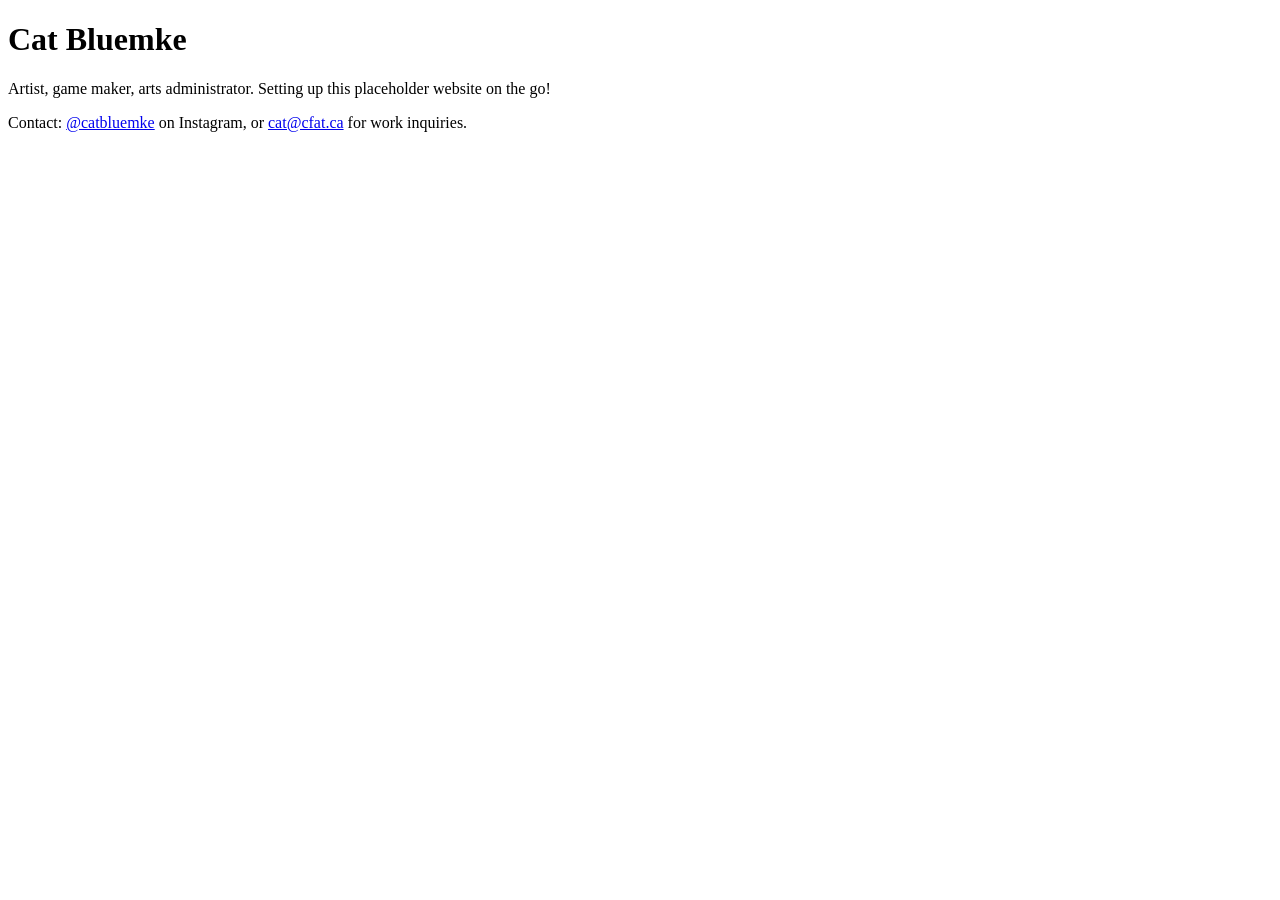
==== index.html @ 81dae828 "Create index.html Added index placeholder" ====
<!DOCTYPE html>
<html lang="en">
<head>
  <meta charset="UTF-8">
  <meta name="viewport" content="width=device-width, initial-scale=1.0">
  <title>Cat Bluemke</title>
  <link rel="stylesheet" href="style.css">
</head>
<body>
  <main>
    <h1>Cat Bluemke</h1>
    <p>Artist, game maker, arts administrator. Setting up this placeholder website on the go!</p>
    <p>Contact: <a href="https://instagram.com/catbluemke">@catbluemke</a> on Instagram, or <a href="mailto:cat@cfat.ca">cat@cfat.ca</a> for work inquiries.</p>
  </main>
</body>
</html>
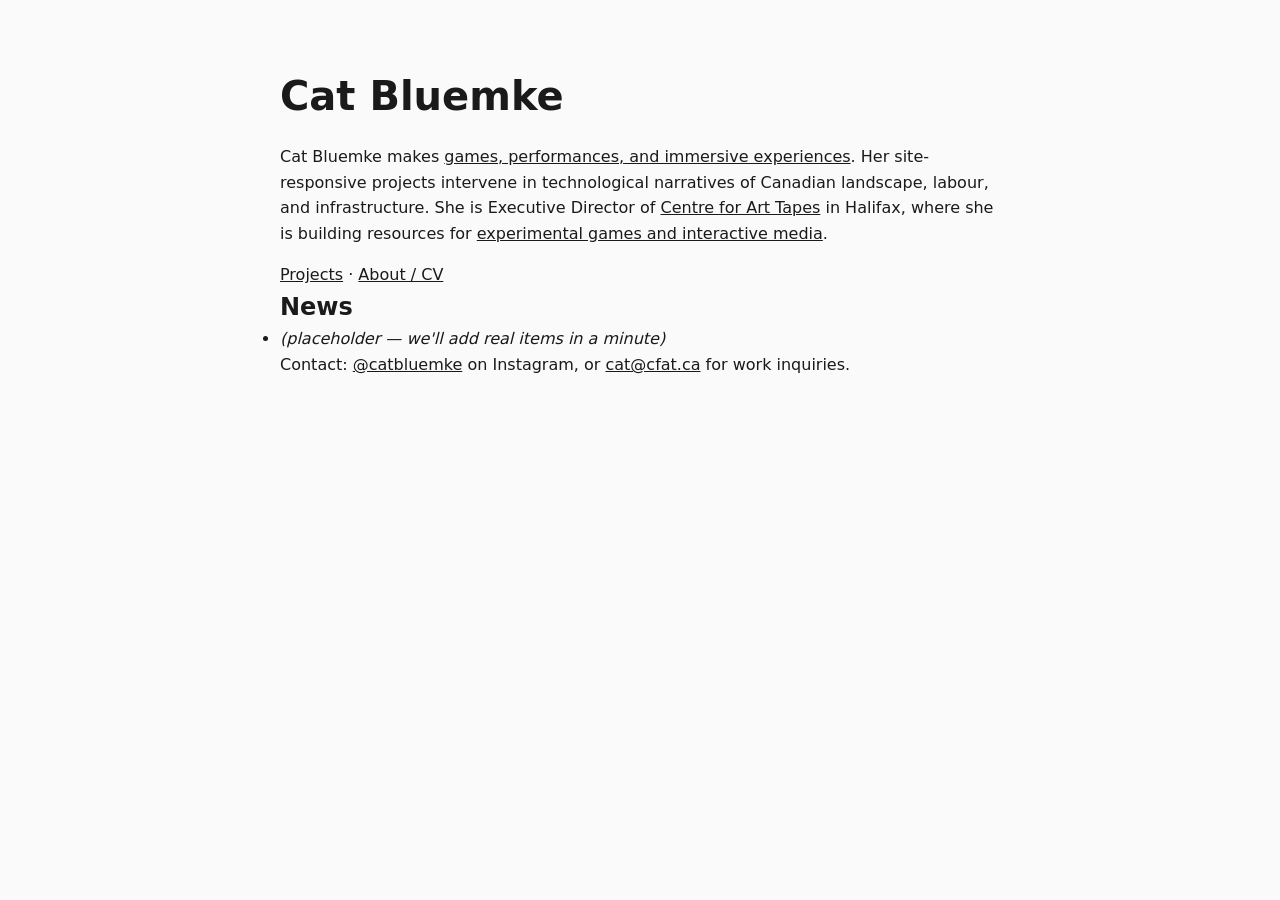
==== commit 923ed81e: "Update index.html update to text" ====
--- a/index.html
+++ b/index.html
@@ -9,8 +9,24 @@
 <body>
   <main>
     <h1>Cat Bluemke</h1>
-    <p>Artist, game maker, arts administrator. Setting up this placeholder website on the go!</p>
-    <p>Contact: <a href="https://instagram.com/catbluemke">@catbluemke</a> on Instagram, or <a href="mailto:cat@cfat.ca">cat@cfat.ca</a> for work inquiries.</p>
+
+    <p>Cat Bluemke makes <a href="projects.html">games, performances, and immersive experiences</a>. Her site-responsive projects intervene in technological narratives of Canadian landscape, labour, and infrastructure. She is Executive Director of <a href="https://cfat.ca">Centre for Art Tapes</a> in Halifax, where she is building resources for <a href="https://c4art.games">experimental games and interactive media</a>.</p>
+
+    <nav>
+      <a href="projects.html">Projects</a> · 
+      <a href="about.html">About / CV</a>
+    </nav>
+
+    <section>
+      <h2>News</h2>
+      <ul>
+        <li><em>(placeholder — we'll add real items in a minute)</em></li>
+      </ul>
+    </section>
+
+    <footer>
+      <p>Contact: <a href="https://instagram.com/catbluemke">@catbluemke</a> on Instagram, or <a href="mailto:cat@cfat.ca">cat@cfat.ca</a> for work inquiries.</p>
+    </footer>
   </main>
 </body>
 </html>
--- a/style.css
+++ b/style.css
@@ -0,0 +1,34 @@
+* { box-sizing: border-box; margin: 0; padding: 0; }
+
+body {
+  font-family: -apple-system, BlinkMacSystemFont, "Segoe UI", system-ui, sans-serif;
+  line-height: 1.6;
+  color: #1a1a1a;
+  background: #fafafa;
+  padding: 2rem 1.5rem;
+}
+
+main {
+  max-width: 720px;
+  margin: 0 auto;
+}
+
+h1 {
+  font-size: 2rem;
+  font-weight: 600;
+  margin-bottom: 1rem;
+}
+
+p {
+  margin-bottom: 1rem;
+}
+
+a {
+  color: #1a1a1a;
+  text-decoration: underline;
+}
+
+@media (min-width: 768px) {
+  body { padding: 4rem 2rem; }
+  h1 { font-size: 2.5rem; }
+}
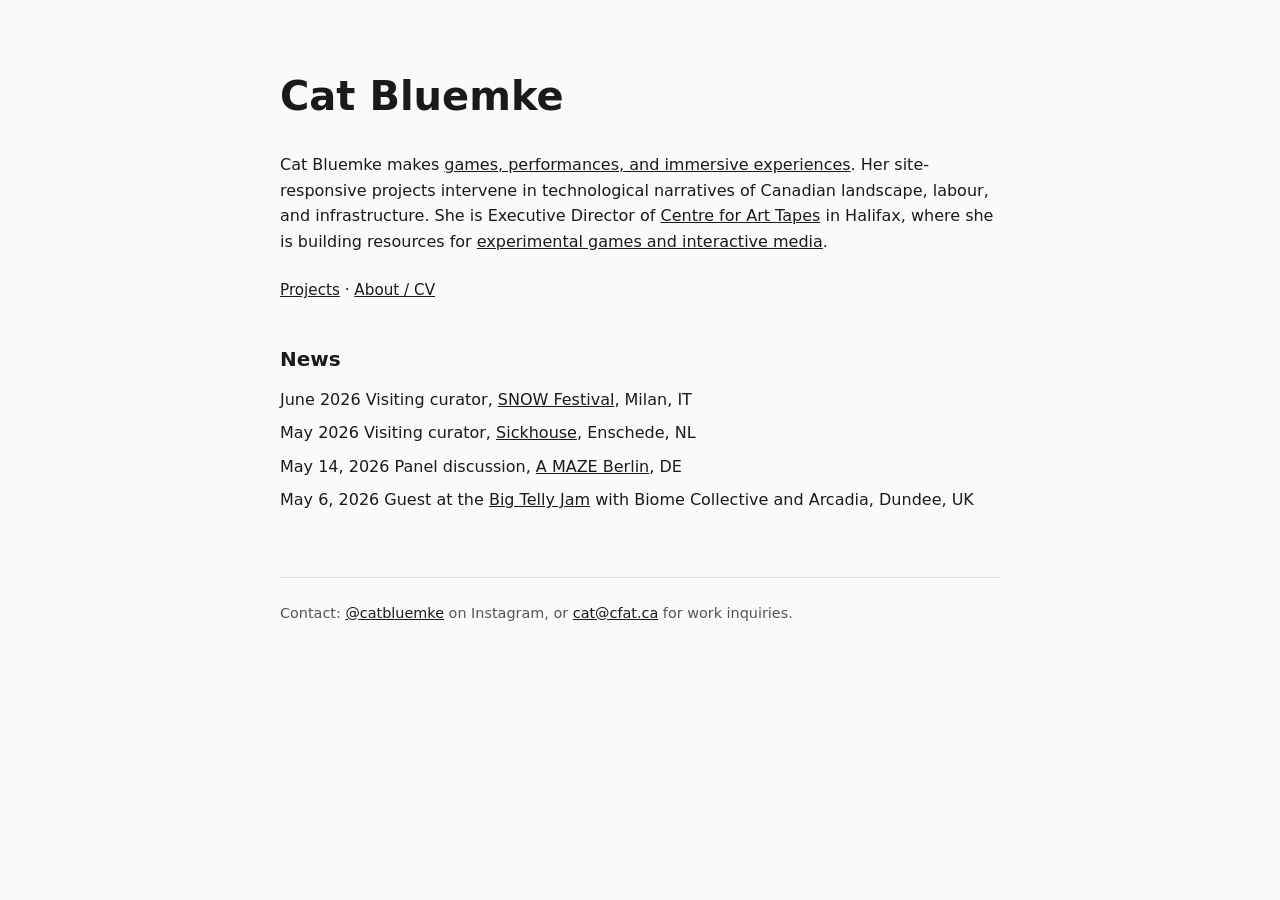
==== commit 79429ce1: "Update index.html added news section" ====
--- a/index.html
+++ b/index.html
@@ -17,10 +17,25 @@
       <a href="about.html">About / CV</a>
     </nav>
 
-    <section>
+    <section class="news">
       <h2>News</h2>
       <ul>
-        <li><em>(placeholder — we'll add real items in a minute)</em></li>
+        <li>
+          <span class="news-date">June 2026</span>
+          <span class="news-item">Visiting curator, <a href="https://www.snowfestival.it/">SNOW Festival</a>, Milan, IT</span>
+        </li>
+        <li>
+          <span class="news-date">May 2026</span>
+          <span class="news-item">Visiting curator, <a href="https://www.sickhouse.nl/">Sickhouse</a>, Enschede, NL</span>
+        </li>
+        <li>
+          <span class="news-date">May 14, 2026</span>
+          <span class="news-item">Panel discussion, <a href="https://www.amaze-berlin.de/">A MAZE Berlin</a>, DE</span>
+        </li>
+        <li>
+          <span class="news-date">May 6, 2026</span>
+          <span class="news-item">Guest at the <a href="https://creativedundee.com/2026/04/big-telly-jam-with-biome-collective-and-arcadia/">Big Telly Jam</a> with Biome Collective and Arcadia, Dundee, UK</span>
+        </li>
       </ul>
     </section>
 
--- a/style.css
+++ b/style.css
@@ -16,11 +16,31 @@
 h1 {
   font-size: 2rem;
   font-weight: 600;
-  margin-bottom: 1rem;
+  margin-bottom: 1.5rem;
+}
+
+h2 {
+  font-size: 1.25rem;
+  font-weight: 600;
+  margin-top: 2.5rem;
+  margin-bottom: 0.75rem;
 }
 
 p {
   margin-bottom: 1rem;
+}
+
+nav {
+  margin: 1.5rem 0;
+  font-size: 0.95rem;
+}
+
+ul {
+  list-style: none;
+}
+
+li {
+  margin-bottom: 0.5rem;
 }
 
 a {
@@ -28,7 +48,102 @@
   text-decoration: underline;
 }
 
+a:hover {
+  color: #555;
+}
+
+footer {
+  margin-top: 4rem;
+  padding-top: 1.5rem;
+  border-top: 1px solid #ddd;
+  font-size: 0.9rem;
+  color: #555;
+}
+
 @media (min-width: 768px) {
   body { padding: 4rem 2rem; }
   h1 { font-size: 2.5rem; }
 }
+
+/* Project pages */
+
+.breadcrumb {
+  font-size: 0.9rem;
+  color: #555;
+  margin-bottom: 2rem;
+}
+
+.breadcrumb a {
+  color: #555;
+}
+
+.project-header {
+  margin-bottom: 2rem;
+}
+
+.project-meta {
+  color: #555;
+  font-size: 0.95rem;
+  margin-top: 0.5rem;
+}
+
+.project-text {
+  margin: 2rem 0;
+}
+
+figure {
+  margin: 2.5rem 0;
+}
+
+figure img {
+  width: 100%;
+  height: auto;
+  display: block;
+}
+
+figcaption {
+  font-size: 0.85rem;
+  color: #555;
+  margin-top: 0.5rem;
+  font-style: italic;
+}
+
+.page-nav {
+  margin-top: 3rem;
+  padding-top: 1.5rem;
+  border-top: 1px solid #ddd;
+  font-size: 0.95rem;
+}
+
+/* Projects landing page */
+
+.project-list {
+  margin: 2rem 0;
+}
+
+.project-list li {
+  margin-bottom: 1.5rem;
+  padding-bottom: 1.5rem;
+  border-bottom: 1px solid #eee;
+}
+
+.project-list li:last-child {
+  border-bottom: none;
+}
+
+.project-list a {
+  text-decoration: none;
+  color: inherit;
+  display: block;
+}
+
+.project-list a:hover h2 {
+  text-decoration: underline;
+}
+
+.project-byline {
+  color: #555;
+  font-size: 0.95rem;
+  margin-top: 0.5rem;
+  font-style: italic;
+}
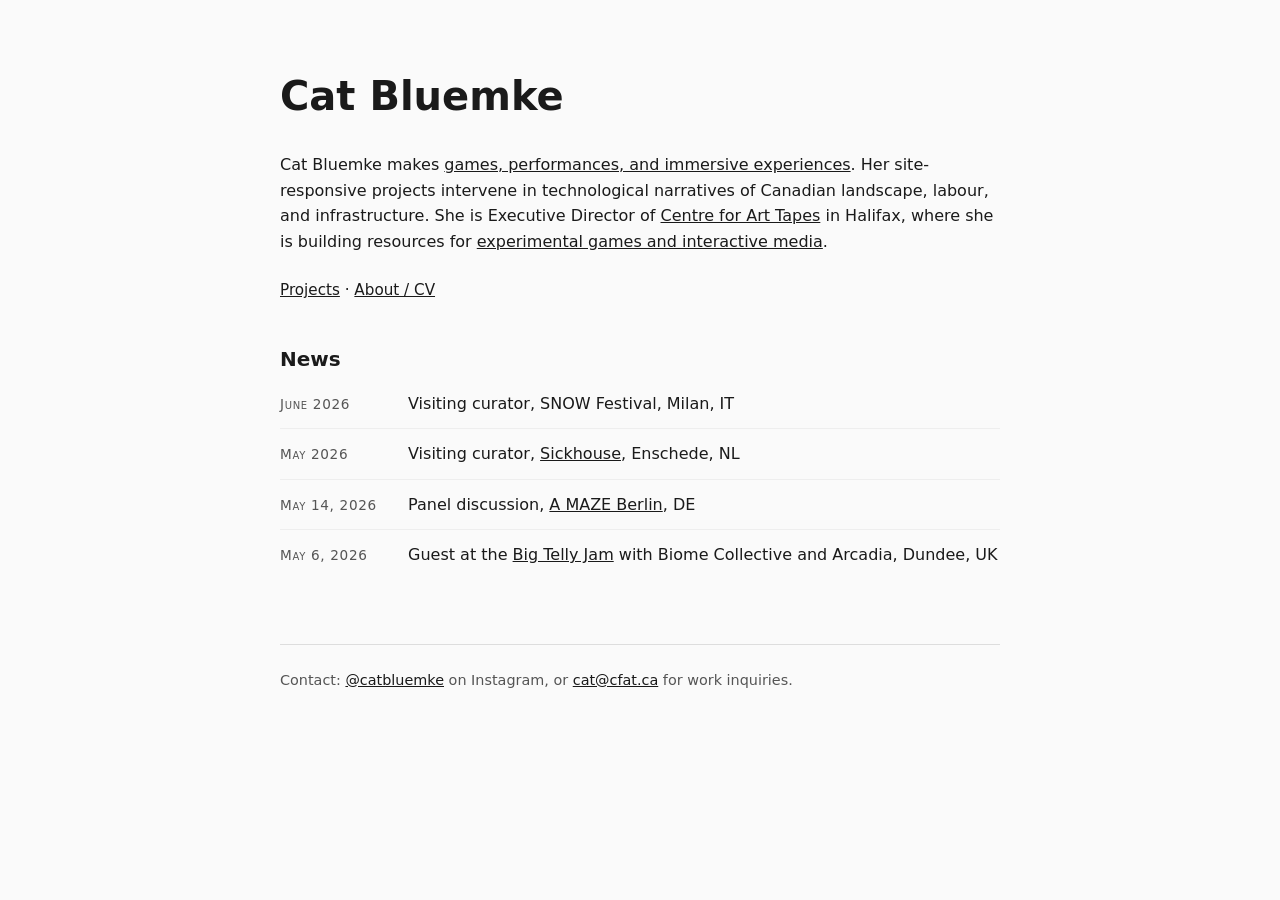
==== commit 9f2b755f: "Update index.html fixed links" ====
--- a/index.html
+++ b/index.html
@@ -20,9 +20,9 @@
     <section class="news">
       <h2>News</h2>
       <ul>
-        <li>
+       <li>
           <span class="news-date">June 2026</span>
-          <span class="news-item">Visiting curator, <a href="https://www.snowfestival.it/">SNOW Festival</a>, Milan, IT</span>
+          <span class="news-item">Visiting curator, SNOW Festival, Milan, IT</span>
         </li>
         <li>
           <span class="news-date">May 2026</span>
@@ -30,7 +30,7 @@
         </li>
         <li>
           <span class="news-date">May 14, 2026</span>
-          <span class="news-item">Panel discussion, <a href="https://www.amaze-berlin.de/">A MAZE Berlin</a>, DE</span>
+           <span class="news-item">Panel discussion, <a href="https://2026.amaze-berlin.de/">A MAZE Berlin</a>, DE</span>
         </li>
         <li>
           <span class="news-date">May 6, 2026</span>
--- a/style.css
+++ b/style.css
@@ -147,3 +147,37 @@
   margin-top: 0.5rem;
   font-style: italic;
 }
+
+/* News list */
+.news ul {
+  list-style: none;
+  margin: 1rem 0 0;
+}
+
+.news li {
+  display: flex;
+  flex-wrap: wrap;
+  align-items: baseline;
+  gap: 0.5rem 1rem;
+  margin-bottom: 0.75rem;
+  padding-bottom: 0.75rem;
+  border-bottom: 1px solid #eee;
+}
+
+.news li:last-child {
+  border-bottom: none;
+}
+
+.news-date {
+  color: #555;
+  font-size: 0.85rem;
+  font-variant: small-caps;
+  letter-spacing: 0.05em;
+  flex-shrink: 0;
+  min-width: 7rem;
+}
+
+.news-item {
+  flex: 1;
+  min-width: 200px;
+}
